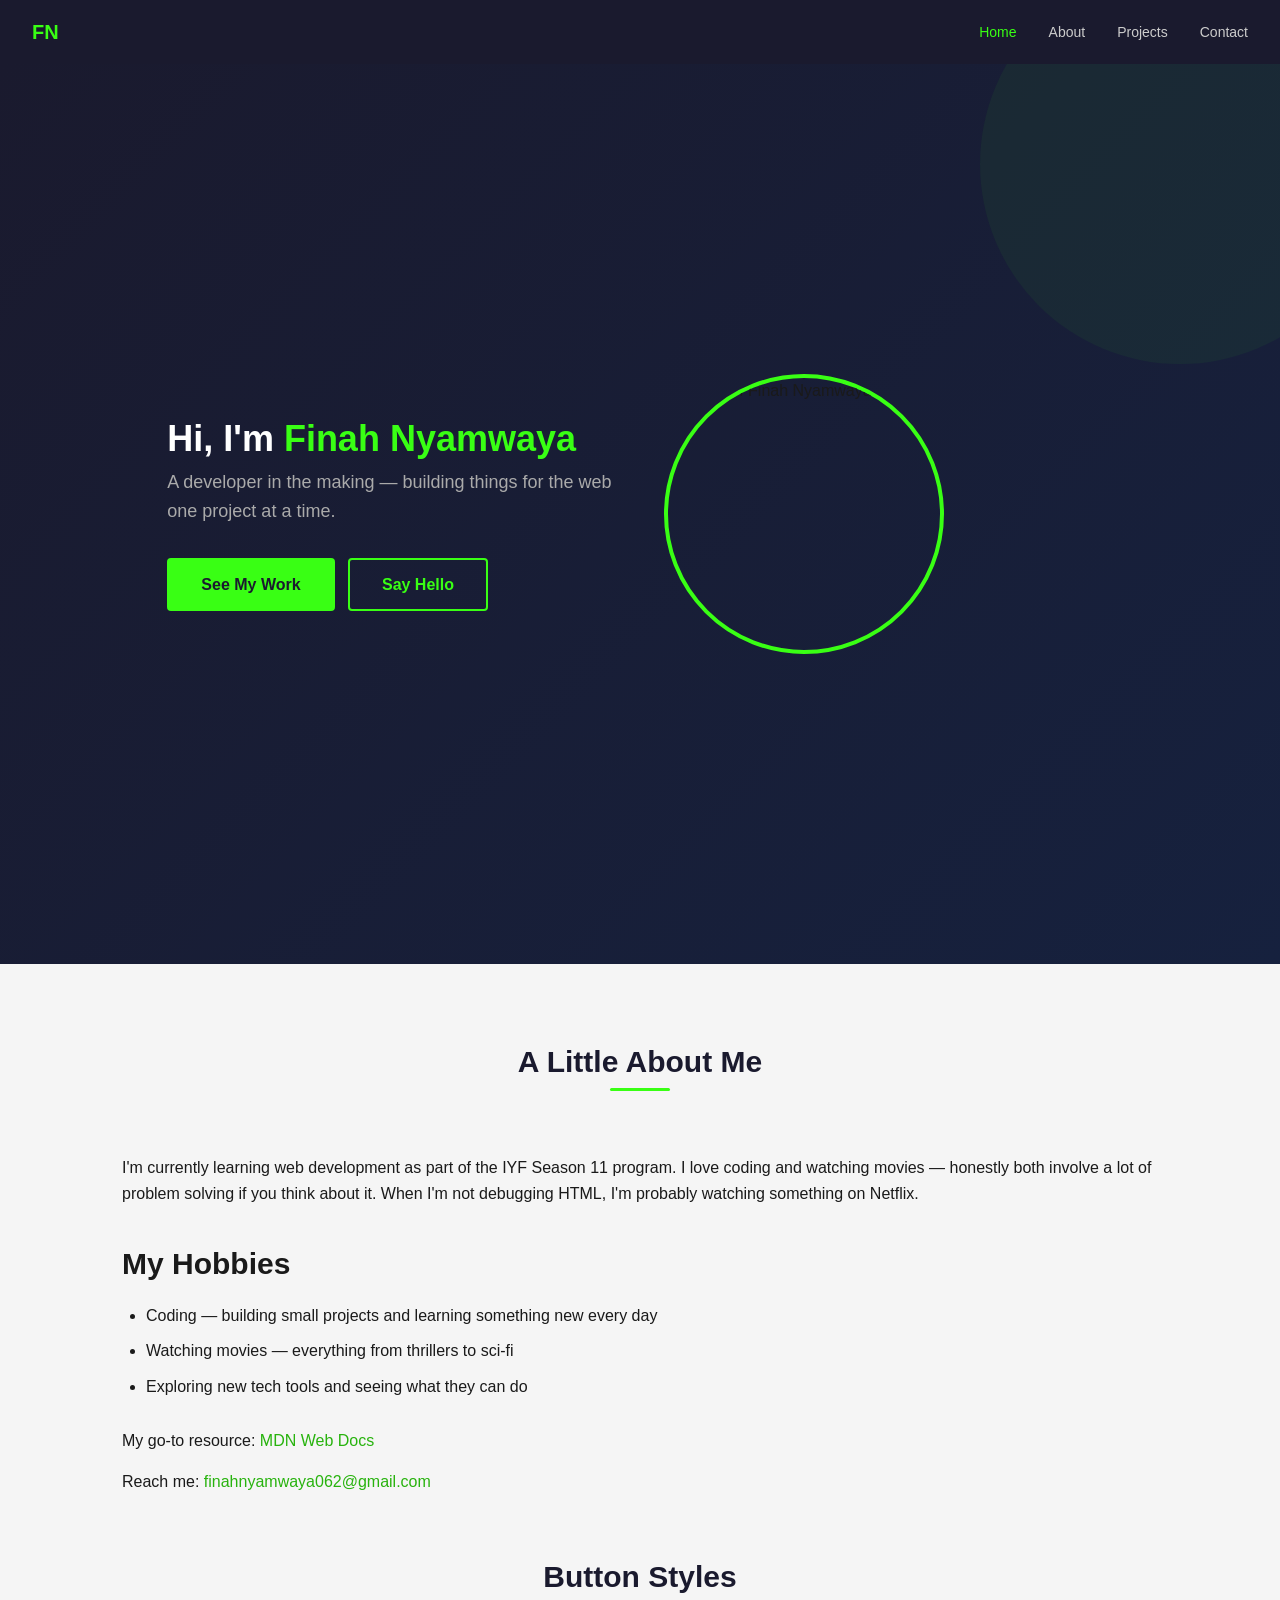
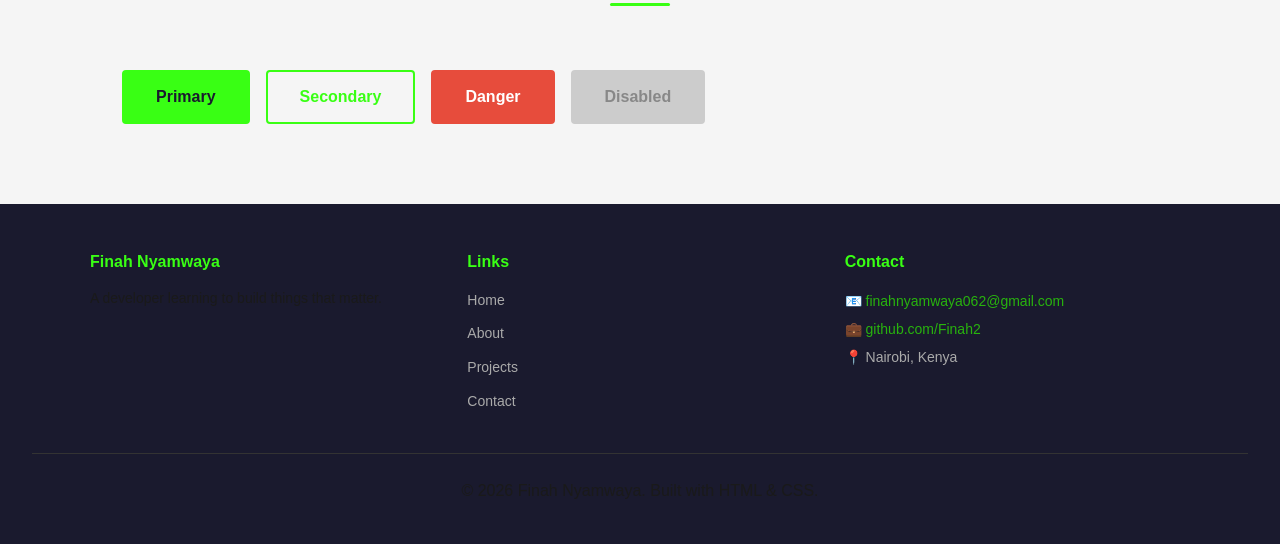
==== index.html @ 835420aa "Add: Week 2 portfolio files" ====
<!DOCTYPE html>
<html lang="en">
<head>
  <meta charset="UTF-8">
  <meta name="viewport" content="width=device-width, initial-scale=1.0">
  <title>Finah Nyamwaya — Portfolio</title>
  <link rel="stylesheet" href="styles.css">
</head>
<body>

<nav>
  <div class="logo">FN</div>
  <ul class="nav-links" id="navLinks">
    <li><a href="index.html" class="active">Home</a></li>
    <li><a href="about.html">About</a></li>
    <li><a href="projects.html">Projects</a></li>
    <li><a href="contact.html">Contact</a></li>
  </ul>
  <button class="hamburger" onclick="document.getElementById('navLinks').classList.toggle('open')" aria-label="Toggle menu">
    <span></span><span></span><span></span>
  </button>
</nav>

<section class="hero">
  <div class="hero-inner">
    <div class="hero-text">
      <h1>Hi, I'm <span>Finah Nyamwaya</span></h1>
      <p>A developer in the making — building things for the web one project at a time.</p>
      <a href="projects.html" class="btn btn-primary">See My Work</a>
      &nbsp;
      <a href="contact.html" class="btn btn-secondary">Say Hello</a>
    </div>
    <div class="hero-image">
      <img src="https://placehold.co/280x280/39ff14/1a1a2e?text=FN" alt="Photo of Finah Nyamwaya">
    </div>
  </div>
</section>

<main class="section">
  <div class="section-title">
    <h2>A Little About Me</h2>
  </div>
  <p>I'm currently learning web development as part of the IYF Season 11 program. I love coding and watching movies — honestly both involve a lot of problem solving if you think about it. When I'm not debugging HTML, I'm probably watching something on Netflix.</p>

  <h2 style="margin-top:2.5rem; margin-bottom:1rem;">My Hobbies</h2>
  <ul style="padding-left:1.5rem; line-height:2.2;">
    <li>Coding — building small projects and learning something new every day</li>
    <li>Watching movies — everything from thrillers to sci-fi</li>
    <li>Exploring new tech tools and seeing what they can do</li>
  </ul>

  <p style="margin-top:1.5rem;">My go-to resource: <a href="https://developer.mozilla.org" target="_blank">MDN Web Docs</a></p>
  <p>Reach me: <a href="mailto:finahnyamwaya062@gmail.com">finahnyamwaya062@gmail.com</a></p>

  <div class="section-title" style="margin-top:4rem;">
    <h2>Button Styles</h2>
  </div>
  <div style="display:flex; flex-wrap:wrap; gap:1rem; align-items:center;">
    <a href="#" class="btn btn-primary">Primary</a>
    <a href="#" class="btn btn-secondary">Secondary</a>
    <a href="#" class="btn btn-danger">Danger</a>
    <a href="#" class="btn btn-disabled" onclick="return false;">Disabled</a>
  </div>
</main>

<footer class="footer">
  <div class="footer-grid">
    <div class="footer-col">
      <h4>Finah Nyamwaya</h4>
      <p>A developer learning to build things that matter.</p>
    </div>
    <div class="footer-col">
      <h4>Links</h4>
      <ul>
        <li><a href="index.html">Home</a></li>
        <li><a href="about.html">About</a></li>
        <li><a href="projects.html">Projects</a></li>
        <li><a href="contact.html">Contact</a></li>
      </ul>
    </div>
    <div class="footer-col">
      <h4>Contact</h4>
      <address style="font-style:normal; font-size:0.875rem; line-height:2; color:#aaa;">
        📧 <a href="mailto:finahnyamwaya062@gmail.com">finahnyamwaya062@gmail.com</a><br>
        💼 <a href="https://github.com/Finah2" target="_blank">github.com/Finah2</a><br>
        📍 Nairobi, Kenya
      </address>
    </div>
  </div>
  <div class="footer-bottom">
    <p>&copy; 2026 Finah Nyamwaya. Built with HTML & CSS.</p>
  </div>
</footer>

</body>
</html>
---- styles.css ----
/* ================================
   RESET
================================ */
* {
    margin: 0;
    padding: 0;
    box-sizing: border-box;
}

/* ================================
   GOOGLE FONTS
================================ */
@import url('https://fonts.googleapis.com/css2?family=Poppins:wght@400;600;700&family=Open+Sans:wght@400;500&display=swap');

/* ================================
   CSS VARIABLES — TYPOGRAPHY
================================ */
:root {
    --font-xs:   0.75rem;    /* 12px */
    --font-sm:   0.875rem;   /* 14px */
    --font-base: 1rem;       /* 16px */
    --font-lg:   1.125rem;   /* 18px */
    --font-xl:   1.25rem;    /* 20px */
    --font-2xl:  1.5rem;     /* 24px */
    --font-3xl:  1.875rem;   /* 30px */
    --font-4xl:  2.25rem;    /* 36px */
}

/* ================================
   CSS VARIABLES — COLORS
================================ */
:root {
    --color-primary:       #39ff14;   /* luminous green */
    --color-primary-light: #7fff5c;
    --color-primary-dark:  #28b30e;
    --color-secondary:     #1a1a2e;   /* deep navy */
    --color-background:    #f5f5f5;
    --color-text:          #1a1a1a;
    --color-muted:         #666666;
}

/* ================================
   BASE STYLES
================================ */
body {
    font-family: 'Open Sans', sans-serif;
    font-size: var(--font-base);
    line-height: 1.6;
    color: var(--color-text);
    background: var(--color-background);
}

h1, h2, h3, h4, h5, h6 {
    font-family: 'Poppins', sans-serif;
    font-weight: 700;
    line-height: 1.2;
    margin-bottom: 1rem;
}

h1 { font-size: var(--font-4xl); }
h2 { font-size: var(--font-3xl); }
h3 { font-size: var(--font-2xl); }

p {
    font-size: var(--font-base);
    margin-bottom: 1rem;
    color: var(--color-text);
}

small { font-size: var(--font-sm); }

a {
    color: var(--color-primary-dark);
    text-decoration: none;
    transition: color 0.3s ease;
}

a:hover { color: var(--color-primary); }

a:focus, button:focus {
    outline: 2px solid var(--color-primary);
    outline-offset: 2px;
}

img {
    max-width: 100%;
    display: block;
}

/* ================================
   NAVIGATION — FLEXBOX
================================ */
nav {
    background: var(--color-secondary);
    padding: 1rem 2rem;
    display: flex;
    justify-content: space-between;
    align-items: center;
    position: sticky;
    top: 0;
    z-index: 100;
}

.logo {
    color: var(--color-primary);
    font-family: 'Poppins', sans-serif;
    font-size: var(--font-xl);
    font-weight: 700;
}

.nav-links {
    list-style: none;
    display: flex;
    gap: 2rem;
}

.nav-links a {
    color: #ccc;
    font-size: var(--font-sm);
    font-weight: 500;
    transition: color 0.3s ease;
}

.nav-links a:hover,
.nav-links a.active {
    color: var(--color-primary);
}

/* Mobile hamburger */
.hamburger {
    display: none;
    flex-direction: column;
    gap: 5px;
    cursor: pointer;
    background: none;
    border: none;
    padding: 4px;
}

.hamburger span {
    display: block;
    width: 25px;
    height: 2px;
    background: #fff;
    transition: all 0.3s ease;
}

/* ================================
   HERO SECTION
================================ */
.hero {
    min-height: 100vh;
    background: linear-gradient(135deg, var(--color-secondary), #16213e);
    display: flex;
    align-items: center;
    justify-content: center;
    text-align: center;
    padding: 2rem;
    position: relative;
    overflow: hidden;
}

.hero::before {
    content: '';
    position: absolute;
    width: 400px;
    height: 400px;
    background: var(--color-primary);
    opacity: 0.05;
    border-radius: 50%;
    top: -100px;
    right: -100px;
}

.hero-content { max-width: 700px; }

.hero h1 {
    color: #fff;
    font-size: clamp(2rem, 6vw, var(--font-4xl));
    margin-bottom: 0.5rem;
}

.hero h1 span { color: var(--color-primary); }

.hero p {
    color: #aaa;
    font-size: var(--font-lg);
    margin-bottom: 2rem;
}

/* ================================
   BUTTONS
================================ */
.btn {
    display: inline-block;
    padding: 0.75rem 2rem;
    border-radius: 4px;
    font-size: var(--font-base);
    font-weight: 600;
    cursor: pointer;
    transition: all 0.3s ease;
    border: 2px solid transparent;
    font-family: 'Poppins', sans-serif;
}

.btn-primary {
    background: var(--color-primary);
    color: var(--color-secondary);
    border-color: var(--color-primary);
}

.btn-primary:hover {
    background: var(--color-primary-dark);
    border-color: var(--color-primary-dark);
    color: #fff;
    transform: translateY(-2px);
    box-shadow: 0 4px 12px rgba(57, 255, 20, 0.3);
}

.btn-secondary {
    background: transparent;
    color: var(--color-primary);
    border-color: var(--color-primary);
}

.btn-secondary:hover {
    background: var(--color-primary);
    color: var(--color-secondary);
    transform: translateY(-2px);
}

.btn-danger {
    background: #e74c3c;
    color: #fff;
    border-color: #e74c3c;
}

.btn-danger:hover {
    background: #c0392b;
    border-color: #c0392b;
    transform: translateY(-2px);
}

.btn-disabled {
    background: #ccc;
    color: #888;
    border-color: #ccc;
    cursor: not-allowed;
}

/* ================================
   SECTIONS
================================ */
.section {
    padding: 4rem 1.5rem;
    max-width: 1100px;
    margin: 0 auto;
}

.section-title {
    text-align: center;
    margin-bottom: 3rem;
}

.section-title h2 {
    color: var(--color-secondary);
    position: relative;
    display: inline-block;
}

.section-title h2::after {
    content: '';
    display: block;
    width: 60px;
    height: 3px;
    background: var(--color-primary);
    margin: 0.5rem auto 0;
    border-radius: 2px;
}

/* ================================
   CARDS — FLEXBOX ROW
================================ */
.cards-row {
    display: flex;
    gap: 1.5rem;
    flex-wrap: wrap;
}

.card {
    background: #fff;
    border-radius: 8px;
    overflow: hidden;
    box-shadow: 0 2px 8px rgba(0,0,0,0.08);
    transition: box-shadow 0.3s ease, transform 0.3s ease;
    flex: 1;
    min-width: 260px;
    width: 300px;
}

.card:hover {
    box-shadow: 0 10px 20px rgba(0,0,0,0.12);
    transform: translateY(-4px);
}

.card img {
    width: 100%;
    height: 180px;
    object-fit: cover;
}

.card-body {
    padding: 1.5rem;
}

.card-body h3 {
    font-size: var(--font-xl);
    margin-bottom: 0.5rem;
    color: var(--color-secondary);
}

.card-body p {
    font-size: var(--font-sm);
    color: var(--color-muted);
    margin-bottom: 1rem;
}

.tag {
    display: inline-block;
    background: #f0f0f0;
    color: var(--color-muted);
    font-size: var(--font-xs);
    padding: 0.2rem 0.6rem;
    border-radius: 3px;
    margin: 0.2rem 0.2rem 0 0;
}

/* ================================
   PROJECTS GRID
================================ */
.projects-grid {
    display: grid;
    grid-template-columns: 1fr;
    gap: 1.5rem;
}

/* ================================
   PHOTO GALLERY GRID
================================ */
.gallery {
    display: grid;
    grid-template-columns: repeat(3, 1fr);
    gap: 1rem;
}

.gallery figure {
    overflow: hidden;
    border-radius: 6px;
}

.gallery img {
    width: 100%;
    height: 200px;
    object-fit: cover;
    transition: transform 0.3s ease;
}

.gallery img:hover { transform: scale(1.05); }

.gallery figcaption {
    font-size: var(--font-xs);
    color: var(--color-muted);
    padding: 0.4rem 0;
    text-align: center;
}

/* ================================
   MAGAZINE LAYOUT GRID
================================ */
.magazine {
    display: grid;
    grid-template-columns: 250px 1fr;
    grid-template-rows: auto 1fr auto;
    gap: 1.5rem;
}

.mag-header {
    grid-column: 1 / -1;
    background: var(--color-secondary);
    color: #fff;
    padding: 1.5rem;
    border-radius: 6px;
}

.mag-sidebar {
    background: #fff;
    padding: 1.5rem;
    border-radius: 6px;
    box-shadow: 0 2px 8px rgba(0,0,0,0.06);
}

.mag-main {
    background: #fff;
    padding: 1.5rem;
    border-radius: 6px;
    box-shadow: 0 2px 8px rgba(0,0,0,0.06);
}

.mag-footer {
    grid-column: 1 / -1;
    background: var(--color-secondary);
    color: #aaa;
    padding: 1rem 1.5rem;
    border-radius: 6px;
    text-align: center;
}

/* ================================
   HERO SECTION — DESKTOP SPLIT
================================ */
.hero-inner {
    display: flex;
    align-items: center;
    gap: 3rem;
    max-width: 1000px;
    margin: 0 auto;
    text-align: left;
}

.hero-text { flex: 1; }
.hero-image { flex: 1; display: none; }

.hero-image img {
    border-radius: 50%;
    border: 4px solid var(--color-primary);
    width: 280px;
    height: 280px;
    object-fit: cover;
}

/* ================================
   SKILLS SECTION
================================ */
.skills {
    display: flex;
    flex-wrap: wrap;
    gap: 0.75rem;
    margin-top: 1rem;
}

.skill-tag {
    background: var(--color-primary);
    color: var(--color-secondary);
    padding: 0.4rem 1rem;
    border-radius: 20px;
    font-size: var(--font-sm);
    font-weight: 600;
}

/* ================================
   TIMELINE
================================ */
.timeline {
    border-left: 2px solid var(--color-primary);
    padding-left: 1.5rem;
    margin-top: 1rem;
}

.timeline-item {
    margin-bottom: 1.5rem;
    position: relative;
}

.timeline-item::before {
    content: '';
    width: 12px;
    height: 12px;
    background: var(--color-primary);
    border-radius: 50%;
    position: absolute;
    left: -2rem;
    top: 0.3rem;
}

.timeline-item h3 { font-size: var(--font-lg); margin-bottom: 0.2rem; }
.timeline-item span { font-size: var(--font-sm); color: var(--color-muted); }

/* ================================
   FORM STYLES
================================ */
.form-wrapper {
    display: grid;
    grid-template-columns: 1fr;
    gap: 2rem;
}

fieldset {
    border: 1px solid #ddd;
    border-radius: 6px;
    padding: 1.5rem;
    margin-bottom: 1.5rem;
}

legend {
    font-weight: 600;
    padding: 0 0.5rem;
    color: var(--color-secondary);
    font-family: 'Poppins', sans-serif;
}

label {
    display: block;
    margin-bottom: 0.3rem;
    font-size: var(--font-sm);
    font-weight: 500;
}

input, select, textarea {
    width: 100%;
    padding: 0.7rem 1rem;
    border: 1px solid #ddd;
    border-radius: 4px;
    font-size: var(--font-base);
    font-family: 'Open Sans', sans-serif;
    margin-bottom: 1rem;
    background: #fff;
    transition: border-color 0.3s ease, outline 0.3s ease;
}

input:focus, select:focus, textarea:focus {
    outline: 2px solid var(--color-primary);
    border-color: var(--color-primary);
}

input:invalid:not(:placeholder-shown) {
    border-color: #e74c3c;
}

.checkbox-row {
    display: flex;
    align-items: center;
    gap: 0.5rem;
    margin-bottom: 1rem;
}

.checkbox-row input { width: auto; margin: 0; }

.form-sidebar {
    background: var(--color-secondary);
    color: #fff;
    padding: 2rem;
    border-radius: 8px;
    align-self: start;
}

.form-sidebar h3 { color: var(--color-primary); margin-bottom: 1rem; }
.form-sidebar p { color: #ccc; font-size: var(--font-sm); }
.form-sidebar address { font-style: normal; line-height: 2.2; color: #ccc; font-size: var(--font-sm); }
.form-sidebar a { color: var(--color-primary); }

/* ================================
   HERO SECTION
================================ */
.page-title {
    background: var(--color-secondary);
    color: #fff;
    padding: 3rem 2rem;
    text-align: center;
}

.page-title h1 { color: #fff; margin: 0; }
.page-title h1 span { color: var(--color-primary); }

/* ================================
   FOOTER — FLEXBOX MULTI-COLUMN
================================ */
.footer {
    background: var(--color-secondary);
    color: #aaa;
    padding: 3rem 2rem 1.5rem;
}

.footer-grid {
    display: flex;
    gap: 2rem;
    flex-wrap: wrap;
    max-width: 1100px;
    margin: 0 auto 2rem;
}

.footer-col { flex: 1; min-width: 150px; }

.footer-col h4 {
    color: var(--color-primary);
    font-size: var(--font-base);
    margin-bottom: 1rem;
}

.footer-col ul { list-style: none; }
.footer-col ul li { margin-bottom: 0.5rem; }
.footer-col ul a { color: #aaa; font-size: var(--font-sm); transition: color 0.3s ease; }
.footer-col ul a:hover { color: var(--color-primary); }
.footer-col p { font-size: var(--font-sm); }

.footer-bottom {
    text-align: center;
    padding-top: 1.5rem;
    border-top: 1px solid #333;
    font-size: var(--font-sm);
}

/* ================================
   RESPONSIVE — TABLET
================================ */
@media (min-width: 768px) {
    .projects-grid {
        grid-template-columns: repeat(2, 1fr);
    }

    .form-wrapper {
        grid-template-columns: 1fr 300px;
    }

    .hero-image { display: block; }

    .nav-links { display: flex; }
}

/* ================================
   RESPONSIVE — DESKTOP
================================ */
@media (min-width: 1024px) {
    .projects-grid {
        grid-template-columns: repeat(3, 1fr);
    }

    .section { padding: 5rem 2rem; }
}

/* ================================
   RESPONSIVE — MOBILE NAV
================================ */
@media (max-width: 767px) {
    .hamburger { display: flex; }

    .nav-links {
        display: none;
        position: absolute;
        top: 100%;
        left: 0;
        right: 0;
        background: var(--color-secondary);
        flex-direction: column;
        padding: 1rem 2rem;
        gap: 1rem;
    }

    .nav-links.open { display: flex; }

    .gallery {
        grid-template-columns: repeat(2, 1fr);
    }

    .magazine {
        grid-template-columns: 1fr;
    }

    .mag-header, .mag-footer { grid-column: 1; }

    .hero { text-align: center; }
    .hero-inner { flex-direction: column; text-align: center; }
}

@media (max-width: 480px) {
    .gallery { grid-template-columns: 1fr; }
    h1 { font-size: var(--font-3xl); }
}
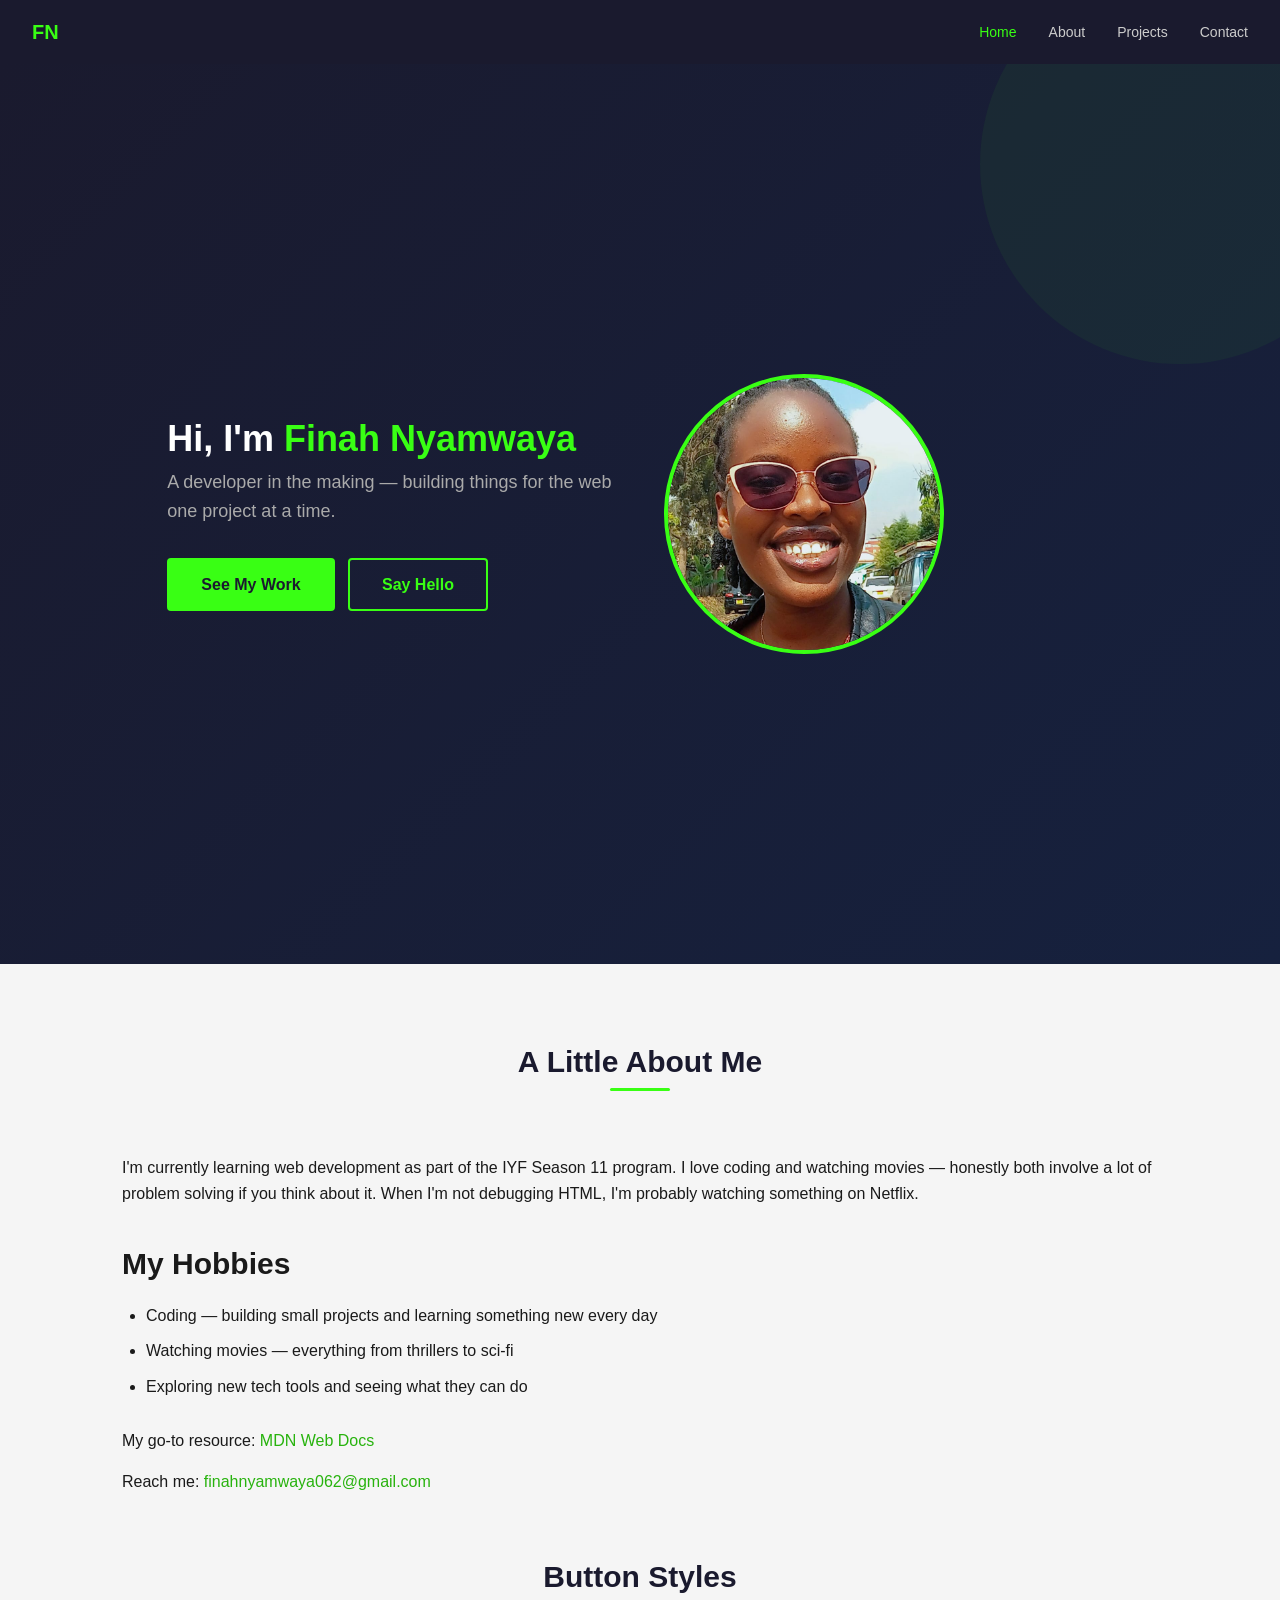
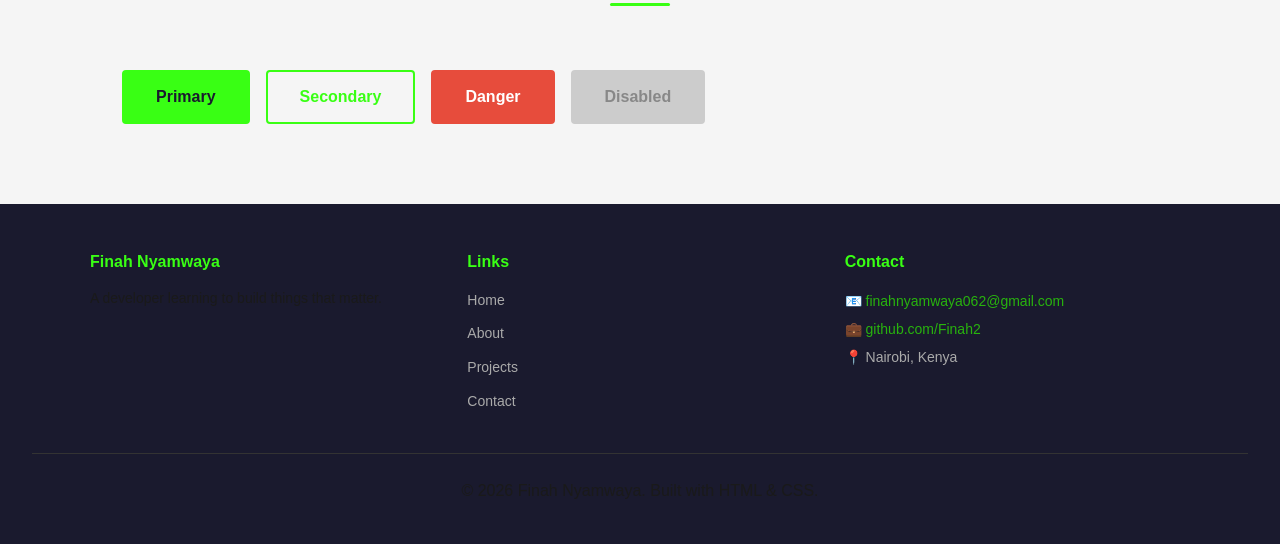
==== commit b020bcfa: "Update profile image source in index.html" ====
--- a/index.html
+++ b/index.html
@@ -31,7 +31,7 @@
       <a href="contact.html" class="btn btn-secondary">Say Hello</a>
     </div>
     <div class="hero-image">
-      <img src="https://placehold.co/280x280/39ff14/1a1a2e?text=FN" alt="Photo of Finah Nyamwaya">
+      <img src="profile.jpeg" alt="Photo of Finah Nyamwaya">
     </div>
   </div>
 </section>
